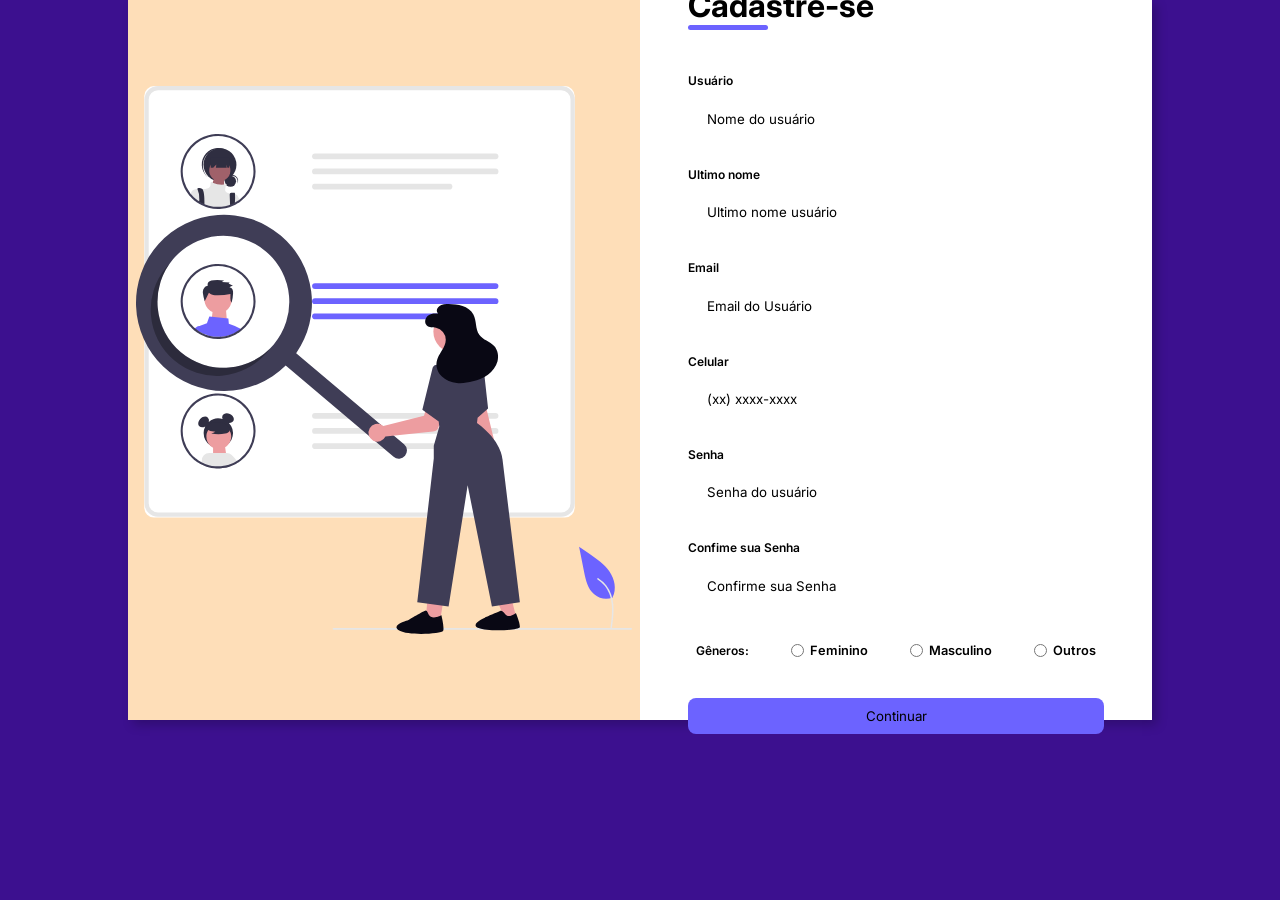
==== cadastro.html @ cbd89a64 "upds" ====
<!DOCTYPE html>
<html lang="en">

<head>
    <meta charset="UTF-8">
    <meta name="viewport" content="width=device-width, initial-scale=1.0">
    <title>Cadastro</title>
    <link rel="stylesheet" href="cadastro.css">
</head>

<body>
    <div class="container">
        <div class="form-image">
            <img src="./imgs/undraw_person-search_wuzp.svg" alt="">
        </div>
        <div class="form">
            <form action="#">
                <div class="form-header">

                    <div class="title">
                        <h1>Cadastre-se</h1>
                    </div>
                </div>


                <div class="input-group">
                    <div class="input-box">
                        <label for="firstname">Usuário</label>
                        <input id="firstname" type="text" name="firstname" placeholder="Nome do usuário">
                    </div>
                    <div class="input-box">
                        <label for="lastname">Ultimo nome</label>
                        <input id="lastname" type="text" name="lastname" placeholder="Ultimo nome usuário">
                    </div>
                    <div class="input-box">
                        <label for="email">Email</label>
                        <input id="email" type="email" name="email" placeholder="Email do Usuário">
                    </div>
                    <div class="input-box">
                        <label for="number">Celular</label>
                        <input id="number" type="number" name="number" placeholder="(xx) xxxx-xxxx">
                    </div>
                    <div class="input-box">
                        <label for="password">Senha</label>
                        <input id="password" type="password" name="password" placeholder="Senha do usuário">
                    </div>
                    <div class="input-box">
                        <label for="confirmpassword">Confime sua Senha</label>
                        <input id="confirmpassword" type="password" name="confirmpassword"
                            placeholder="Confirme sua Senha">
                    </div>
                </div>

                <div class="gender-group">
                    <div class="gender-title">
                        <h6>Gêneros:</h6>
                    </div>
                    <div class="gender-input">
                        <input type="radio" id="female" name="gender">
                        <label for="female">Feminino
                        </label>
                    </div>
                    <div class="gender-input">
                        <input type="radio" id="male" name="gender">
                        <label for="male">Masculino</label>
                    </div>
                    <div class="gender-input">
                        <input type="radio" id="another" name="gender">
                        <label for="another">Outros</label>
                    </div>
                </div>
                <div class="continue-button">
                    <button type="button" onclick="cadastrar()">Continuar</button>
                </div>
            </form>

            <script>
function cadastrar() {

    let usuario = document.getElementById("firstname").value;
    let senha = document.getElementById("password").value;
    let confirmarSenha = document.getElementById("confirmpassword").value;

    if (usuario === "" || senha === "" || confirmarSenha === "") {
        alert("Preencha todos os campos obrigatórios!");
        return;
    }

    if (senha !== confirmarSenha) {
        alert("As senhas não são iguais!");
        return;
    }

    localStorage.setItem("usuarioCadastro", usuario);
    localStorage.setItem("senhaCadastro", senha);

    alert("Cadastro realizado com sucesso!");

    window.location.href = "index.html";
}
</script>

        </div>
    </div>
    </div>
</body>

</html>
---- cadastro.css ----
@import url('https://fonts.googleapis.com/css2?family=Inter:ital,opsz,wght@0,14..32,100..900;1,14..32,100..900&display=swap');

* {
    padding: 0;
    margin: 0;
    box-sizing: border-box;
    font-family: 'Inter', sans-serif;
}

body {
    width: 100%;
    height: 80vh;
    display: flex;
    justify-content: center;
    align-items: center;
    background: rgb(60, 16, 143);
}

.container {
    width: 80%;
    height: 80vh;
    display: flex;
    box-shadow: 5px 5px 10px rgba(0, 0, 0, .212);
}

.form-image{
    width: 50%;
    display: flex;
    justify-content: center;
    align-items: center;
    background-color: rgb(254, 222, 184);
    padding: 1rem;
}

.form-image img {
    width: 31rem;
}

.form {
    width: 50%;
    display: flex;
    justify-content: center;
    align-items: center;
    flex-direction: column;
    background-color: white;
    padding: 3rem;
}

.form-header {
    margin-bottom: 3rem;
    display: flex;
    justify-content: space-between;
    align-items: center;
    width: 100%;

}

.form-header h1::after {
    content: ' ';
    display: block;
    width: 5rem;
    height: 0.3rem;
    background-color: #6c63ff;
    margin: 0 auto;
    position: absolute;
    border-radius: 10px;
}

.input-group {
    display: flex;
    flex-wrap: wrap;
    justify-content: space-between;
    margin-bottom: 1rem 0;

}

.input-box {
display: flex;
flex-direction: column;
margin-bottom: 1.1rem;
}

.input-box input{
    margin: 0.6rem 0;
    padding: 0.8rem 1.2rem;
    border: none;
    border-radius: 10px;
    box-sizing: 1px 1px 6px #0000001c;
}

.input-box input:hover {
    background-color: #eeeeee75;
}

.input-box input:focus-visible {
    outline: 1px solid #6c63ff;
}

.input-box label,
.gender-title h6 {
    font-size: 0.75rem;
    font-weight: 600;
    color: black;
}

.input-box input::placeholder {
    color: black;

}

.gender-group {
    display: flex;
    justify-content: space-between;
    margin-top: 0.60rem;
    padding: 0 0.5rem;
}

.gender-input {
    display: flex;
    align-items: center;

}

.gender-input input {
    margin-right: 0.35rem;
}

.gender-input label {
    font-size: 0.80rem;
    font-weight: 600;
    color: black;
}

.continue-button button {
    width: 100%;
    margin-top: 2.5rem;
    border: none;
    padding: 0.6rem;
    border-radius: 8px;
    cursor: pointer;
    background-color: #6c63ff;
}

.continue-button button::hover {
    background-color: #7d78db;
}

.continue-button button a {
    text-decoration: none;
    color: white;
    font-size: 0,6rem;
    font-weight: 700;

}
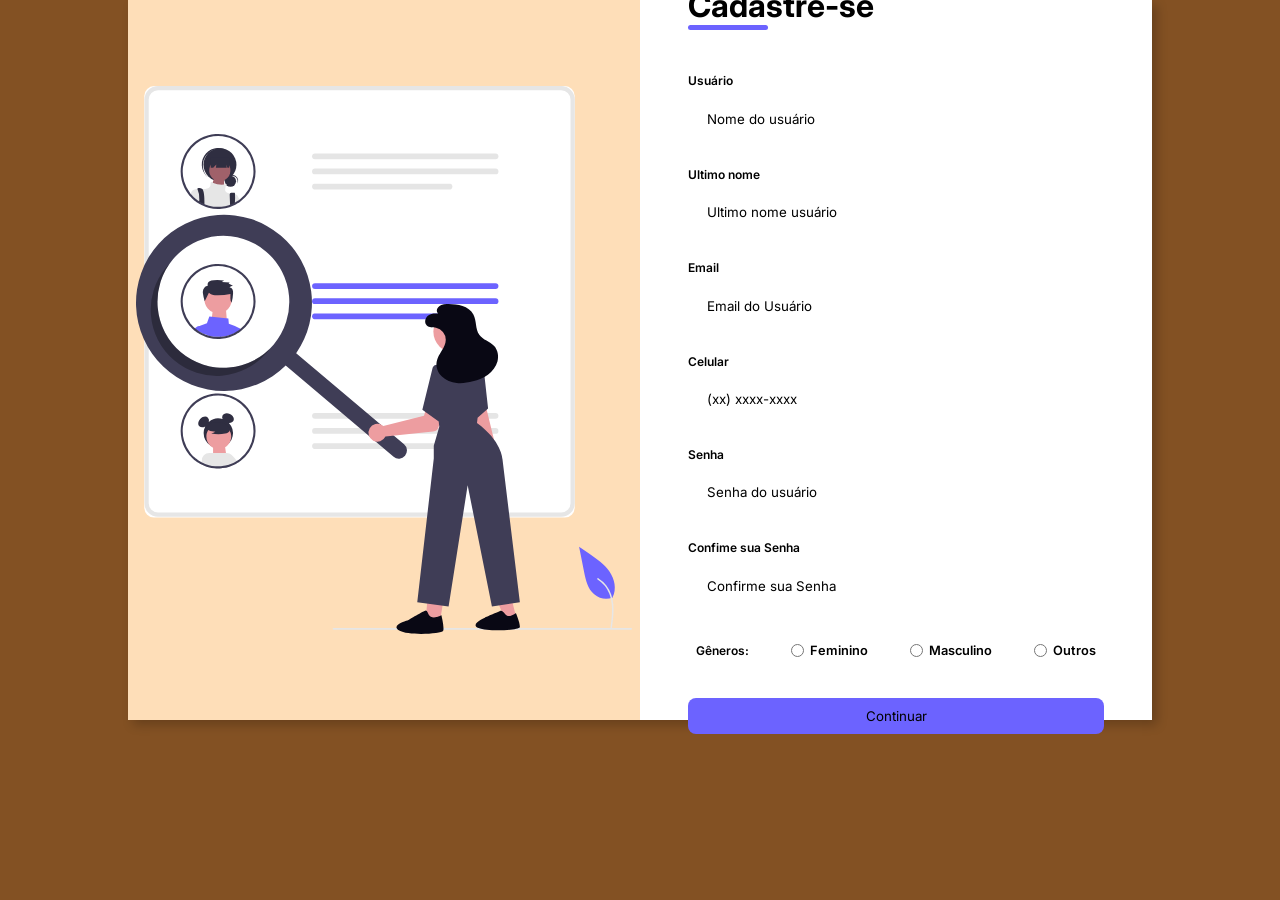
==== commit f7cf6041: "upds" ====
--- a/cadastro.html
+++ b/cadastro.html
@@ -75,9 +75,10 @@
             </form>
 
             <script>
+
 function cadastrar() {
 
-    let usuario = document.getElementById("firstname").value;
+    let usuario = document.getElementById("email").value;
     let senha = document.getElementById("password").value;
     let confirmarSenha = document.getElementById("confirmpassword").value;
 
--- a/cadastro.css
+++ b/cadastro.css
@@ -13,7 +13,7 @@
     display: flex;
     justify-content: center;
     align-items: center;
-    background: rgb(60, 16, 143);
+    background:#835123;
 }
 
 .container {
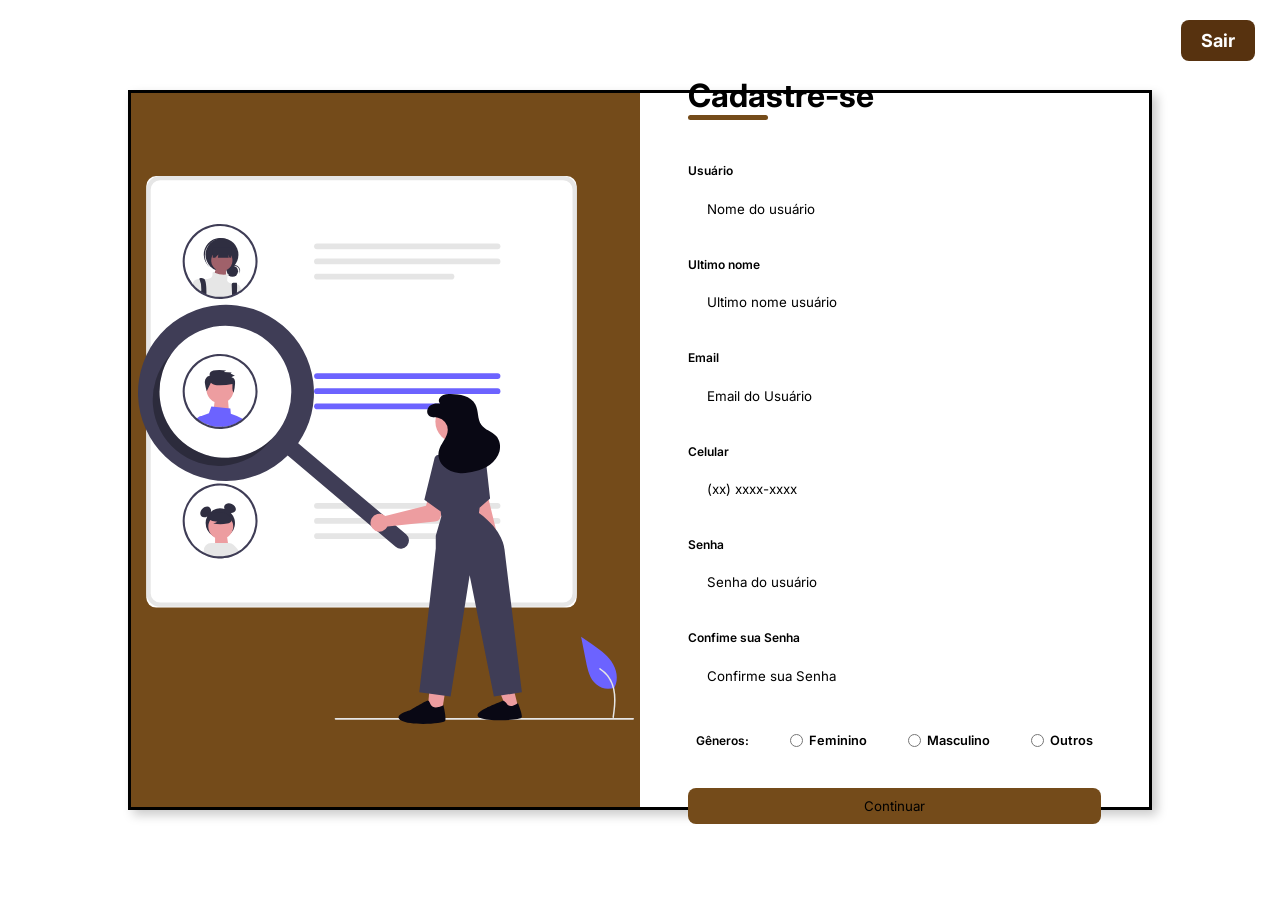
==== commit 76e8f359: "upds" ====
--- a/cadastro.html
+++ b/cadastro.html
@@ -9,6 +9,8 @@
 </head>
 
 <body>
+<a href="index.html" class="botao-sair">Sair</a>
+
     <div class="container">
         <div class="form-image">
             <img src="./imgs/undraw_person-search_wuzp.svg" alt="">
--- a/cadastro.css
+++ b/cadastro.css
@@ -9,11 +9,34 @@
 
 body {
     width: 100%;
-    height: 80vh;
+    min-height: 100vh;
     display: flex;
     justify-content: center;
     align-items: center;
-    background:#835123;
+    background:#ffffff;
+
+}
+
+.botao-sair {
+    position: fixed;
+    top: 20px;
+    right: 25px;
+
+    background-color: #57320f;
+    color: white;
+    text-decoration: none;
+
+    padding: 10px 20px;
+    border-radius: 8px;
+
+    font-size: 18px;
+    font-weight: bold;
+
+    z-index: 1000;
+}
+
+.botao-sair:hover {
+    background-color: #3d220b;
 }
 
 .container {
@@ -21,6 +44,7 @@
     height: 80vh;
     display: flex;
     box-shadow: 5px 5px 10px rgba(0, 0, 0, .212);
+        border: black solid 3px ;
 }
 
 .form-image{
@@ -28,7 +52,7 @@
     display: flex;
     justify-content: center;
     align-items: center;
-    background-color: rgb(254, 222, 184);
+    background-color: rgb(116, 75, 26);
     padding: 1rem;
 }
 
@@ -60,7 +84,7 @@
     display: block;
     width: 5rem;
     height: 0.3rem;
-    background-color: #6c63ff;
+    background-color: rgb(116, 75, 26);
     margin: 0 auto;
     position: absolute;
     border-radius: 10px;
@@ -93,7 +117,7 @@
 }
 
 .input-box input:focus-visible {
-    outline: 1px solid #6c63ff;
+    outline: 1px solid rgb(116, 75, 26);
 }
 
 .input-box label,
@@ -138,11 +162,11 @@
     padding: 0.6rem;
     border-radius: 8px;
     cursor: pointer;
-    background-color: #6c63ff;
+    background-color:rgb(116, 75, 26);
 }
 
 .continue-button button::hover {
-    background-color: #7d78db;
+    background-color: rgb(116, 75, 26);
 }
 
 .continue-button button a {
